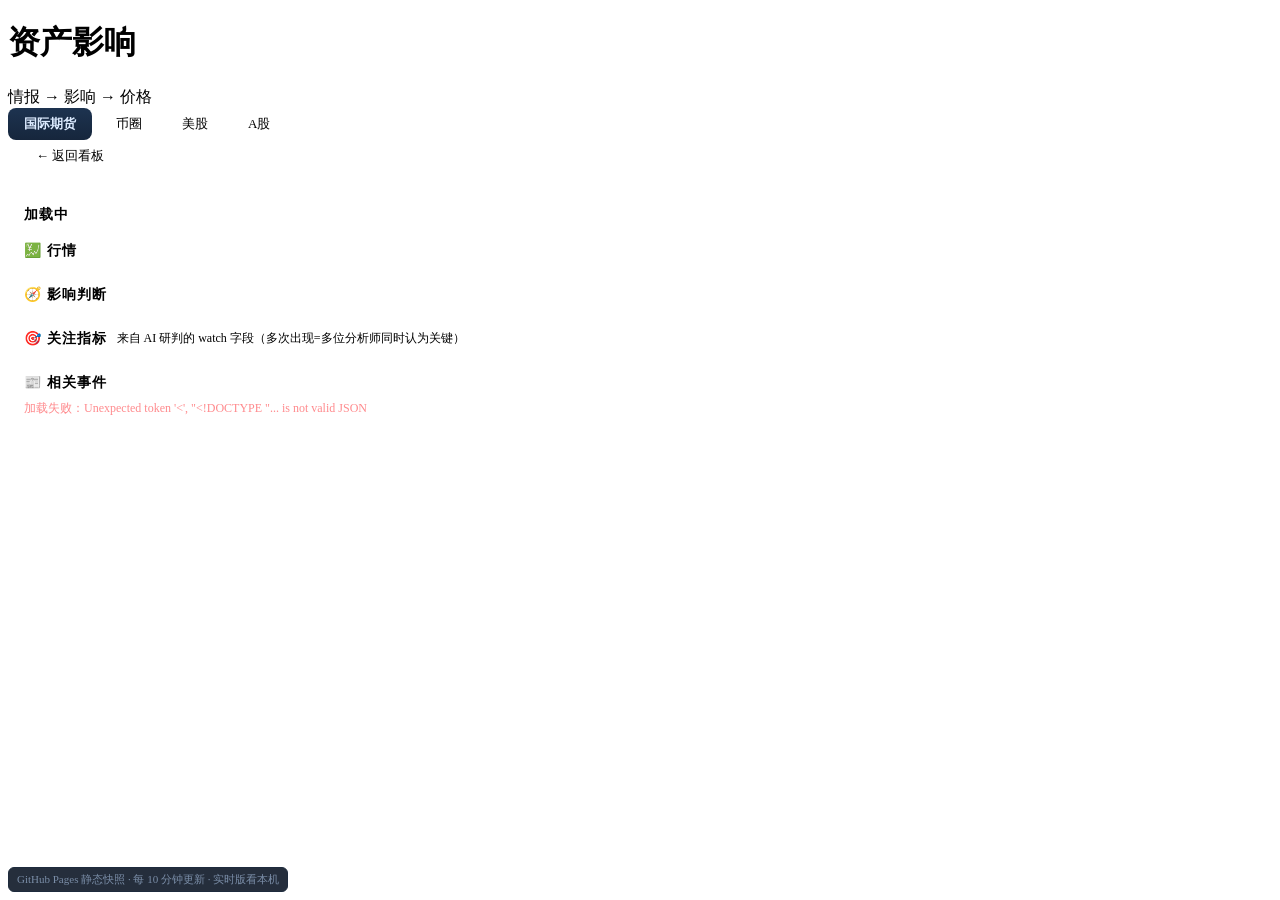
==== assets.html @ 05a791e0 "chore: 看板快照 2026-10-23 00:20:28" ====
<!DOCTYPE html>
<html lang="zh-CN">
<head>
<meta charset="utf-8">
<meta name="viewport" content="width=device-width, initial-scale=1">
<title>资产影响 · 全球态势感知</title>
<link rel="stylesheet" href="style.css">
<style>
  /* 资产页专用样式（复用主看板的配色变量） */
  body{overflow:auto}
  .wrap{max-width:1280px;margin:0 auto;padding:16px}
  .tabs{display:flex;gap:8px;flex-wrap:wrap}
  .tab{padding:7px 16px;border:1px solid var(--line);border-radius:8px;background:var(--panel);
        color:var(--txt2);text-decoration:none;font-size:13px;transition:.15s}
  .tab:hover{border-color:var(--line2);color:var(--txt)}
  .tab.on{background:linear-gradient(180deg,#1d3350,#16263c);border-color:#3b82f6;color:#dbeafe;font-weight:600}
  .sect{margin:18px 0 8px;display:flex;align-items:center;gap:10px}
  .sect h2{font-size:14px;margin:0;letter-spacing:1px;color:var(--txt)}
  .sect .note{color:var(--txt3);font-size:12px}
  .grid{display:grid;grid-template-columns:repeat(auto-fill,minmax(150px,1fr));gap:10px}
  .q{background:var(--panel);border:1px solid var(--line);border-radius:10px;padding:10px 12px}
  .q .n{color:var(--txt2);font-size:12px;display:flex;justify-content:space-between;gap:6px}
  .q .p{font-size:19px;font-weight:700;margin-top:4px;font-variant-numeric:tabular-nums}
  .q .c{font-size:12px;margin-top:2px;font-variant-numeric:tabular-nums}
  .q .u{color:var(--txt3);font-size:11px}
  .up{color:#e5484d}     /* 中国市场惯例：红涨 */
  .down{color:#2e9e6b}   /* 绿跌 */
  .flat{color:var(--txt2)}
  .chips{display:flex;gap:8px;flex-wrap:wrap}
  .chip{padding:4px 10px;border-radius:999px;border:1px solid var(--line);background:var(--panel2);
        font-size:12px;color:var(--txt2)}
  .chip b{color:var(--txt)}
  .ev{background:var(--panel);border:1px solid var(--line);border-radius:10px;padding:10px 12px;margin-bottom:8px}
  .ev .h{display:flex;align-items:center;gap:8px;flex-wrap:wrap}
  .ev .t{font-size:13.5px;color:var(--txt);font-weight:600;text-decoration:none}
  .ev .t:hover{color:#7dd3fc}
  .ev .meta{color:var(--txt3);font-size:11.5px;margin-top:4px}
  .ev .ai{color:#9fb4d0;font-size:12.5px;margin-top:6px;line-height:1.6}
  .ev .act{color:#7dd3fc;font-size:12px;margin-top:4px}
  .lv{padding:1px 7px;border-radius:4px;font-size:11px;font-weight:700}
  .lv-critical{background:rgba(229,72,77,.18);color:#ff8a8d;border:1px solid rgba(229,72,77,.4)}
  .lv-high{background:rgba(232,163,61,.16);color:#f0bb72;border:1px solid rgba(232,163,61,.35)}
  .lv-medium{background:rgba(46,158,107,.16);color:#6fd3a5;border:1px solid rgba(46,158,107,.35)}
  .lv-low{background:rgba(74,107,138,.16);color:#8fa3bf;border:1px solid rgba(74,107,138,.35)}
  .sc{color:var(--txt3);font-size:11px}
  .hint{color:var(--txt3);font-size:12px;padding:10px 0}
  .err{color:#ff8a8d;font-size:12px}
</style>
<script src="snapshot-data.js"></script>
</head>
<body>
<header class="topbar">
  <div class="brand">
    <span class="dot-live"></span>
    <h1>资产影响</h1>
    <span class="sub">情报 → 影响 → 价格</span>
  </div>
  <div class="tabs" id="tabs"></div>
  <div style="margin-left:auto;display:flex;gap:12px;align-items:center">
    <span class="sub" id="stamp"></span>
    <a class="tab" href="/">← 返回看板</a>
  </div>
</header>

<div class="wrap">
  <div class="sect"><h2 id="viewName">加载中</h2><span class="note" id="viewDesc"></span></div>

  <div class="sect"><h2>💹 行情</h2><span class="note" id="quoteNote"></span></div>
  <div class="grid" id="quotes"></div>

  <div class="sect"><h2>🧭 影响判断</h2><span class="note" id="dirNote"></span></div>
  <div class="chips" id="dirs"></div>
  <div class="sect"><h2>🎯 关注指标</h2><span class="note">来自 AI 研判的 watch 字段（多次出现=多位分析师同时认为关键）</span></div>
  <div class="chips" id="watch"></div>

  <div class="sect"><h2>📰 相关事件</h2><span class="note" id="evNote"></span></div>
  <div id="events"></div>
  <div class="hint" id="hint"></div>
</div>

<script>
(function () {
  var CLS = [
    ['futures', '国际期货'], ['crypto', '币圈'], ['us', '美股'], ['cny', 'A股']
  ];
  var cur = 'futures';
  var LV = { critical: '紧急', high: '高', medium: '中', low: '常规' };

  function esc(s) {
    return String(s == null ? '' : s).replace(/[&<>"']/g, function (c) {
      return { '&': '&amp;', '<': '&lt;', '>': '&gt;', '"': '&quot;', "'": '&#39;' }[c];
    });
  }
  function pct(v) {
    if (v == null || isNaN(v)) return '';
    var s = (v > 0 ? '+' : '') + Number(v).toFixed(2) + '%';
    return s;
  }
  function cls(v) {
    if (v == null || isNaN(v) || Math.abs(v) < 0.005) return 'flat';
    return v > 0 ? 'up' : 'down';
  }
  function fmtPrice(v) {
    if (v == null || isNaN(v)) return '-';
    if (v >= 10000) return Number(v).toFixed(0);
    if (v >= 100) return Number(v).toFixed(2);
    return Number(v).toFixed(3);
  }

  function renderTabs() {
    document.getElementById('tabs').innerHTML = CLS.map(function (c) {
      return '<a class="tab' + (c[0] === cur ? ' on' : '') + '" href="?class=' + c[0] + '">' + c[1] + '</a>';
    }).join('');
  }

  function renderQuotes(list, ts) {
    var host = document.getElementById('quotes');
    if (!list || !list.length) {
      host.innerHTML = '<div class="hint">行情暂不可用（数据源无响应）</div>';
      return;
    }
    document.getElementById('quoteNote').textContent = '来源：新浪财经 / binance.vision ｜ 快照 ' + (ts || '');
    host.innerHTML = list.map(function (q) {
      var c = cls(q.chg_pct);
      return '<div class="q"><div class="n"><span>' + esc(q.name) + '</span></div>' +
        '<div class="p ' + c + '">' + fmtPrice(q.price) + '</div>' +
        '<div class="c ' + c + '">' + pct(q.chg_pct) + ' <span class="u">' + esc(q.unit || '') + '</span></div></div>';
    }).join('');
  }

  function renderDirs(dirs, label, total) {
    var host = document.getElementById('dirs');
    var keys = Object.keys(dirs || {});
    document.getElementById('dirNote').textContent = label + ' ｜ 共 ' + (total || 0) + ' 条相关信息';
    if (!keys.length) { host.innerHTML = '<div class="hint">暂无 AI 走向判断（相关条目均未进入研判）</div>'; return; }
    host.innerHTML = keys.map(function (k) {
      return '<span class="chip">' + esc(k) + ' <b>' + dirs[k] + '</b></span>';
    }).join('');
  }

  function renderWatch(list) {
    var host = document.getElementById('watch');
    if (!list || !list.length) { host.innerHTML = '<div class="hint">暂无</div>'; return; }
    host.innerHTML = list.map(function (w) {
      return '<span class="chip">' + esc(w.name) + (w.count > 1 ? ' <b>×' + w.count + '</b>' : '') + '</span>';
    }).join('');
  }

  function renderEvents(events, total) {
    var host = document.getElementById('events');
    document.getElementById('evNote').textContent = '共 ' + (total || 0) + ' 条，显示相关性最高的 ' + (events || []).length + ' 条';
    if (!events || !events.length) {
      host.innerHTML = '<div class="hint">过去 24 小时没有与本品类相关的情报。</div>';
      return;
    }
    host.innerHTML = events.map(function (e) {
      var lv = e.llm_level || e.level || 'low';
      var title = e.title_zh || e.title || '';
      var link = e.url && /^https?:/.test(e.url);
      var t = link ? '<a class="t" href="' + esc(e.url) + '" target="_blank" rel="noopener">' + esc(title) + '</a>'
                   : '<span class="t">' + esc(title) + '</span>';
      var ai = e.llm_note ? '<div class="ai">AI：' + esc(e.llm_note) + '</div>'
        : (e.llm_analysis ? '<div class="ai">' + esc(String(e.llm_analysis).slice(0, 160)) + '…</div>' : '');
      var act = e.llm_action ? '<div class="act">建议：' + esc(String(e.llm_action).slice(0, 90)) + '</div>' : '';
      return '<div class="ev"><div class="h"><span class="lv lv-' + esc(lv) + '">' + (LV[lv] || lv) + '</span>' +
        '<span class="sc">' + (e.score || 0) + ' 分</span>' + t + '</div>' +
        '<div class="meta">' + esc(e.source_name || '') + ' ｜ ' + esc(e.geo_name || '—') +
        ' ｜ ' + esc((e.fetched_at || '').slice(5, 16)) + '</div>' + ai + act + '</div>';
    }).join('');
  }

  function load() {
    var q = new URLSearchParams(location.search);
    cur = q.get('class') || 'futures';
    renderTabs();
    fetch('/api/assets?class=' + encodeURIComponent(cur) + '&hours=24&limit=40')
      .then(function (r) { return r.json(); })
      .then(function (d) {
        if (!d.ok) throw new Error(d.error || 'api error');
        var v = d.view;
        document.getElementById('viewName').textContent = v.name;
        document.getElementById('viewDesc').textContent = v.desc;
        document.title = v.name + '影响 · 全球态势感知';
        renderQuotes(v.quotes, v.quotes_ts);
        renderDirs(v.directions, v.label, v.total);
        renderWatch(v.watch);
        renderEvents(v.events, v.total);
        document.getElementById('stamp').textContent = '更新 ' + new Date().toLocaleTimeString('zh-CN', { hour12: false });
        var hint = document.getElementById('hint');
        if (cur === 'crypto') {
          hint.textContent = '说明：本机数据源对币圈覆盖有限（24 小时相关条目通常个位数），行情部分为实时、事件部分偏少。如需补强，建议接入加密垂直 RSS。';
        } else { hint.textContent = ''; }
        if ((v.quote_errors || []).length) {
          hint.className = 'err';
          hint.textContent = '部分行情源异常：' + v.quote_errors.join('；');
        }
      })
      .catch(function (e) {
        document.getElementById('events').innerHTML = '<div class="err">加载失败：' + esc(e.message) + '</div>';
      });
  }

  load();
  setInterval(load, 60000);
})();
</script>
<div style="position:fixed;left:8px;bottom:8px;z-index:9;background:rgba(19,29,44,.92);border:1px solid #1e2b3d;border-radius:6px;padding:4px 8px;font-size:11px;color:#7b8ea8">GitHub Pages 静态快照 · 每 10 分钟更新 · 实时版看本机</div></body>
</html>
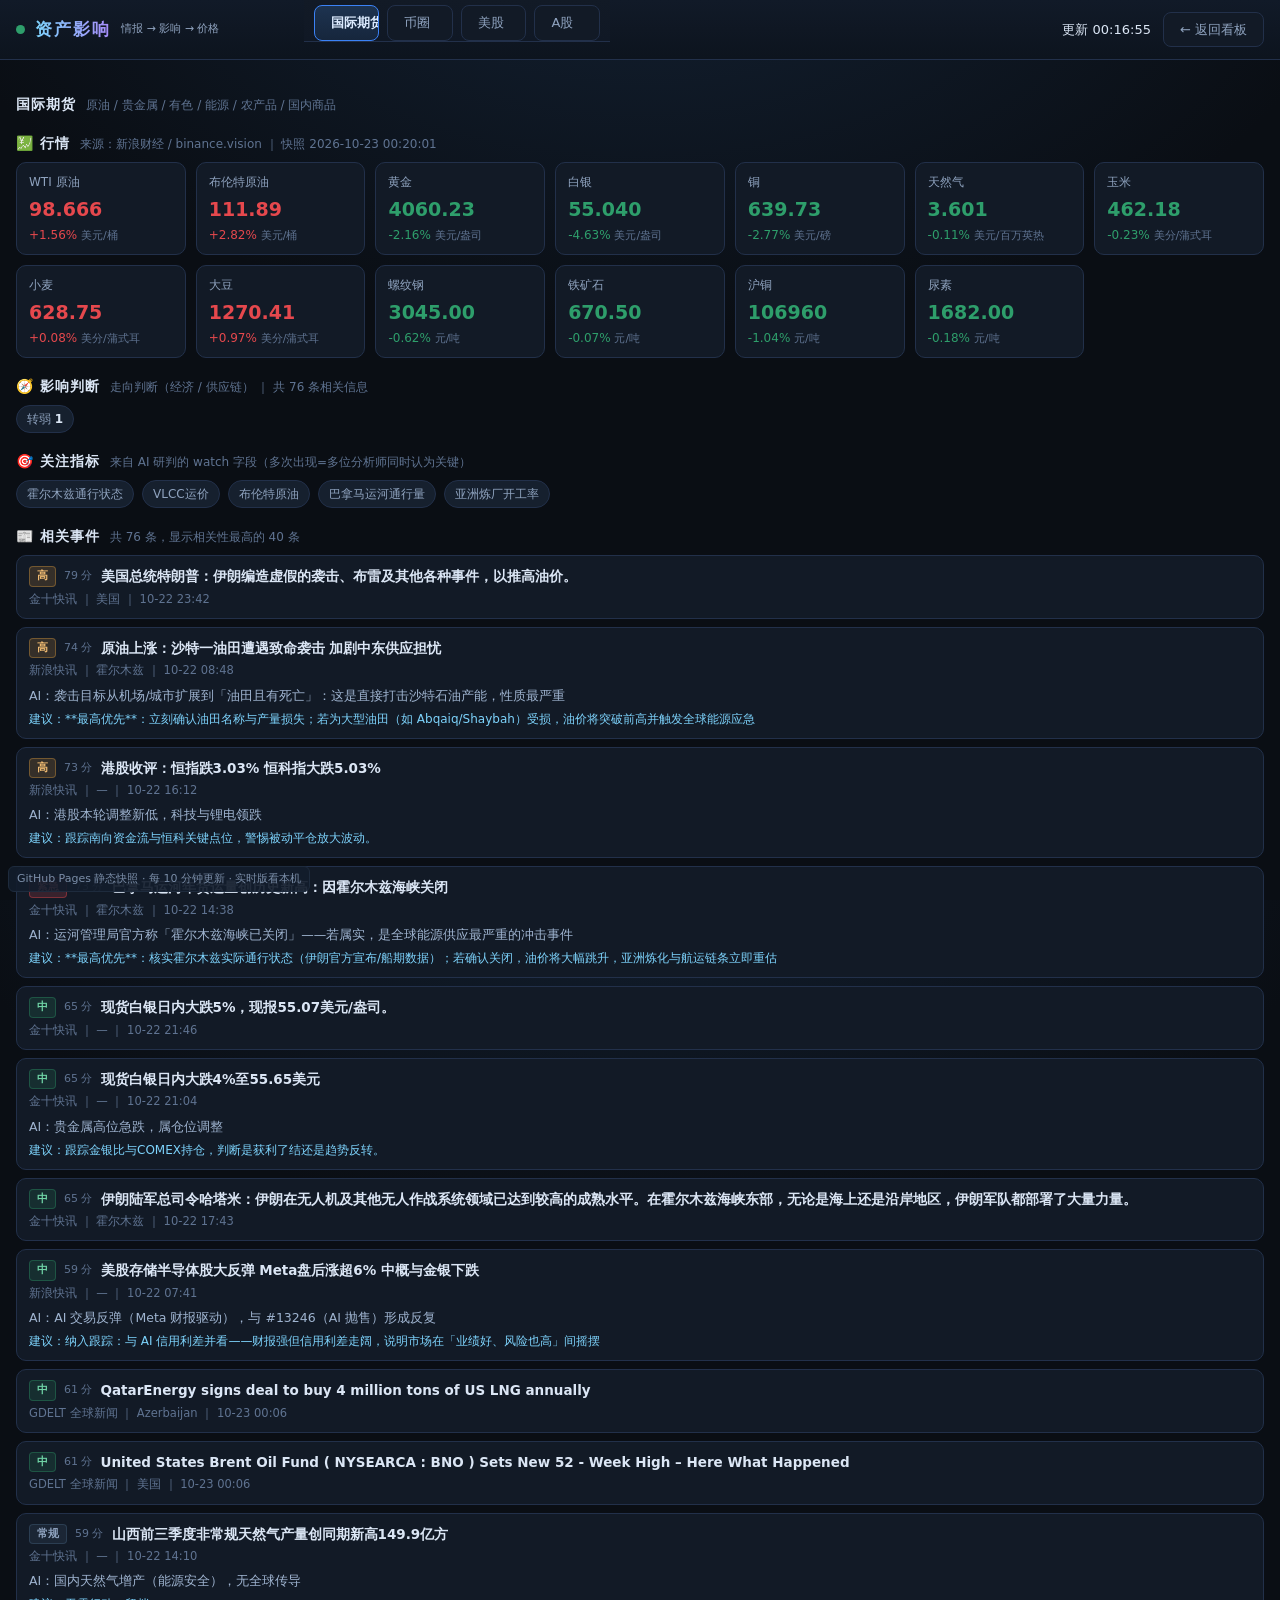
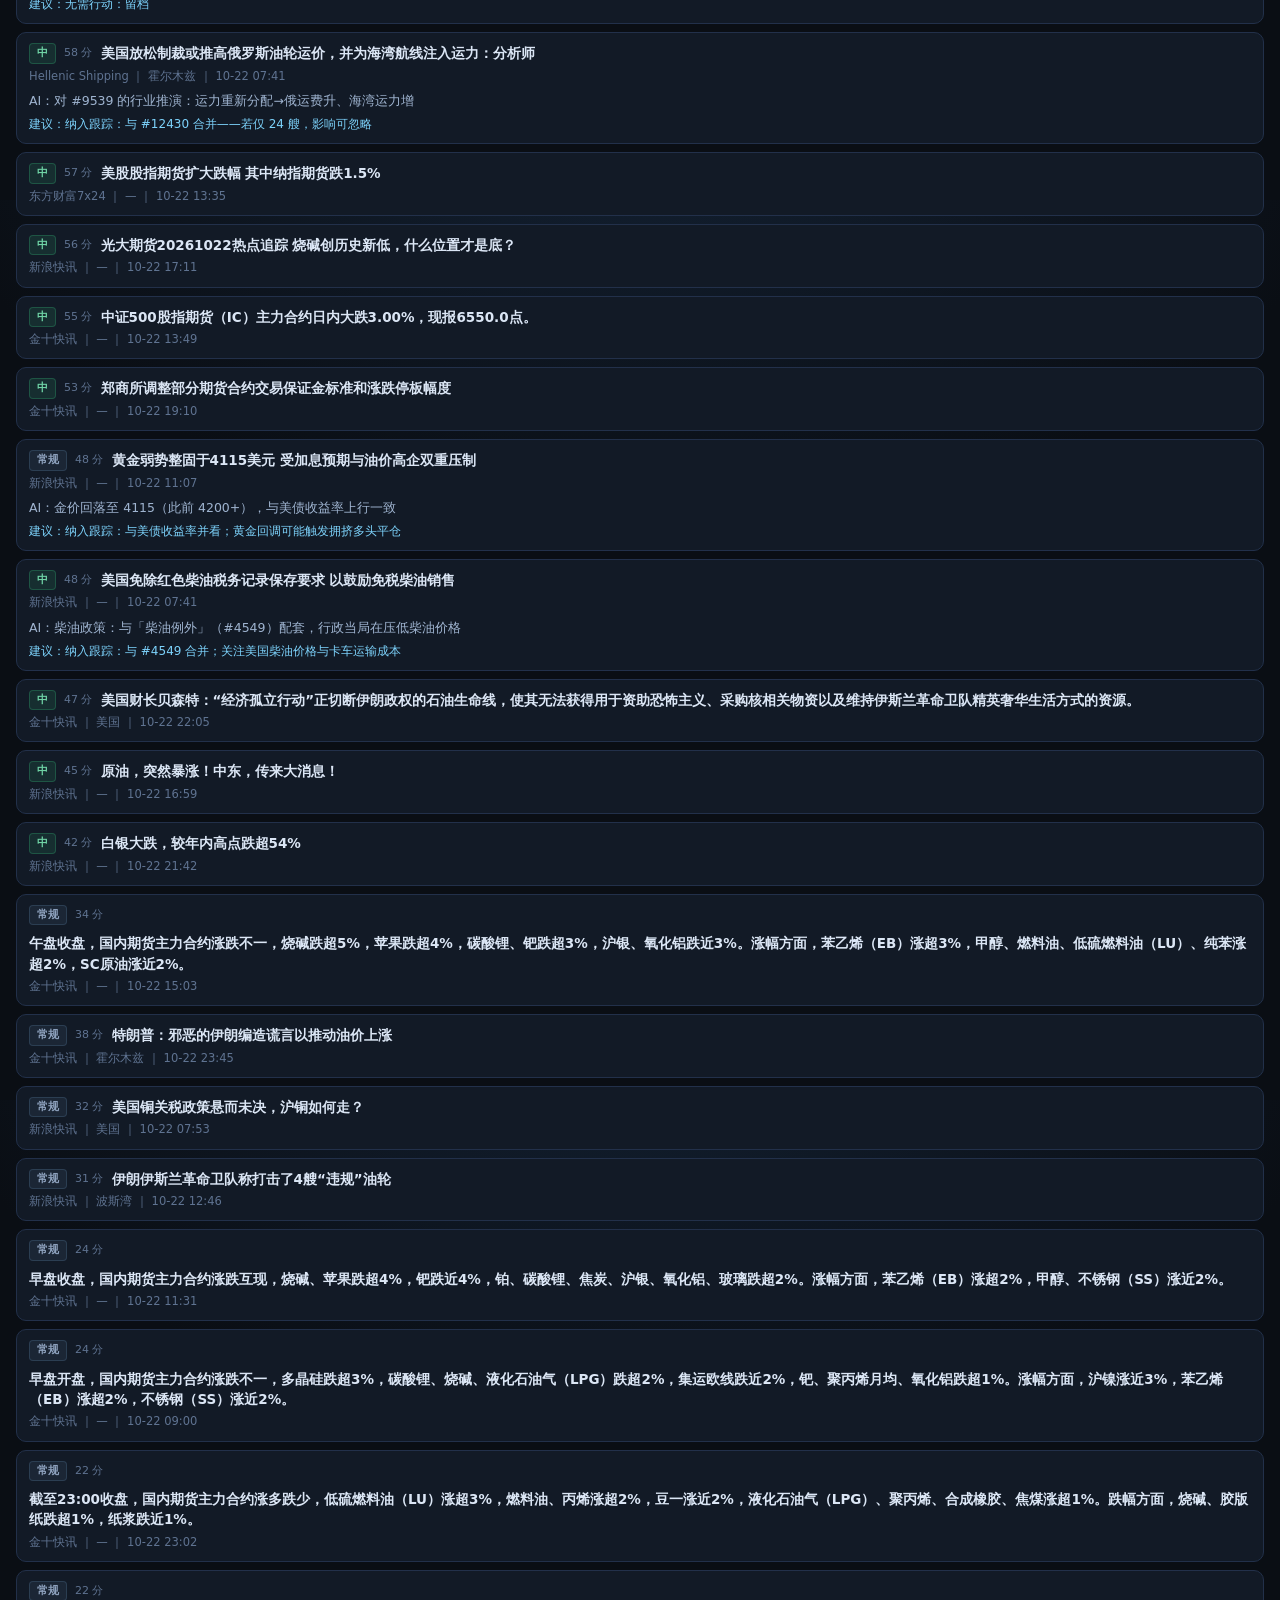
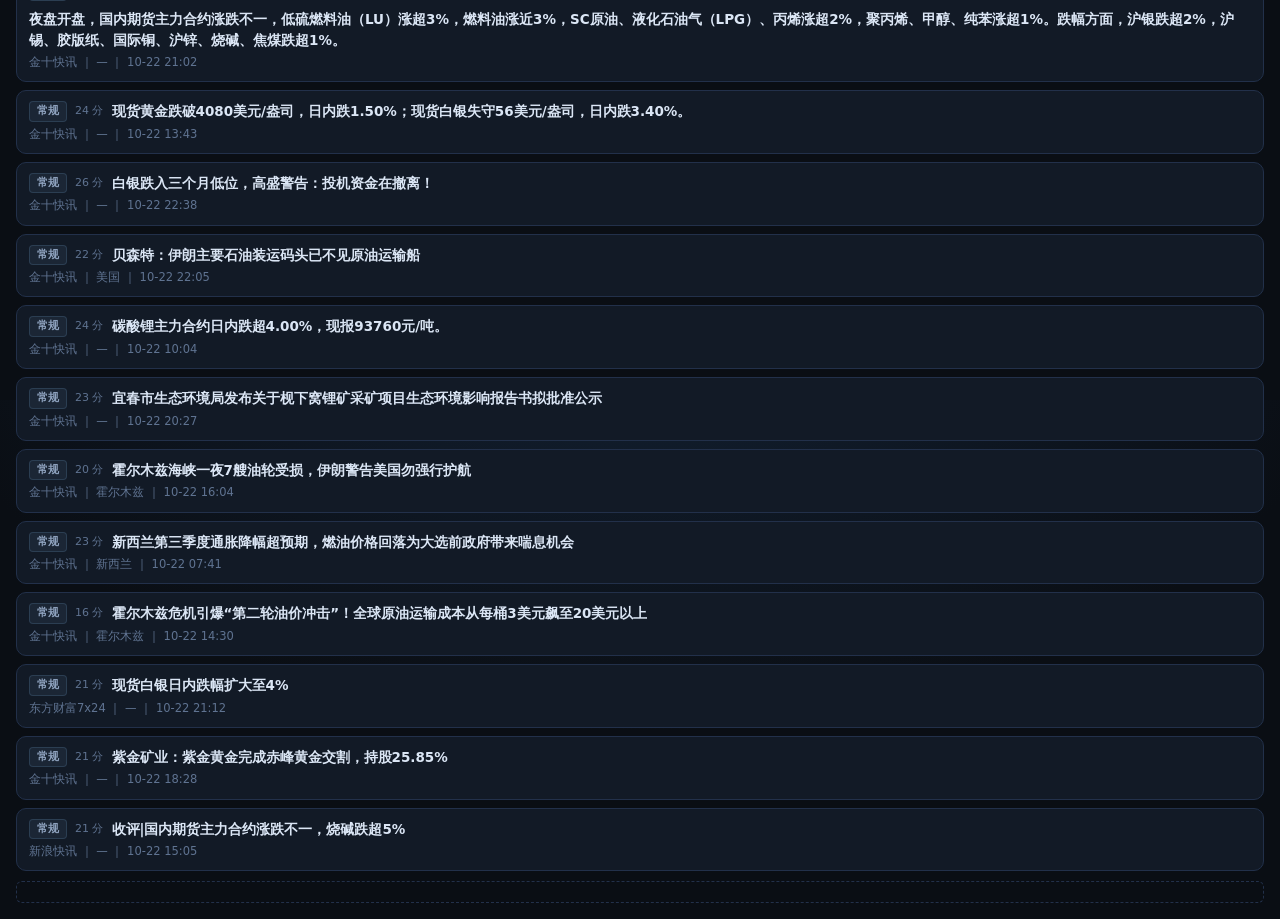
==== commit 420214bf: "chore: 看板快照 2026-10-23 00:23:24" ====
--- a/assets.html
+++ b/assets.html
@@ -46,6 +46,7 @@
   .hint{color:var(--txt3);font-size:12px;padding:10px 0}
   .err{color:#ff8a8d;font-size:12px}
 </style>
+<link rel=stylesheet href=theme-v2.css>
 <script src="snapshot-data.js"></script>
 </head>
 <body>
--- a/style.css
+++ b/style.css
@@ -0,0 +1,477 @@
+:root{
+  --bg:#0a0e14; --bg2:#0f1520; --panel:#121a26; --panel2:#16202e;
+  --line:#22304a; --line2:#2c3e5c;
+  --txt:#dbe6f5; --txt2:#8fa3bf; --txt3:#5f7391;
+  --low:#4a6b8a; --medium:#2e9e6b; --high:#e8a33d; --critical:#e5484d;
+  --accent:#3b82f6; --accent2:#22d3ee;
+}
+*{box-sizing:border-box}
+html,body{margin:0;padding:0;height:100%}
+body{
+  background:radial-gradient(1200px 700px at 50% -10%,#132133 0%,var(--bg) 60%);
+  color:var(--txt);font:13px/1.5 "Microsoft YaHei","Segoe UI",system-ui,sans-serif;
+  overflow:hidden;
+}
+button{font-family:inherit;cursor:pointer}
+.hidden{display:none !important}
+
+/* ---------- 顶部 ---------- */
+.topbar{
+  display:flex;align-items:center;gap:18px;padding:10px 16px;
+  background:linear-gradient(180deg,#111a28,#0d141e);
+  border-bottom:1px solid var(--line);height:60px;
+}
+.brand{display:flex;align-items:center;gap:10px;min-width:280px}
+.brand h1{font-size:17px;margin:0;letter-spacing:2px;
+  background:linear-gradient(90deg,#7dd3fc,#a78bfa);-webkit-background-clip:text;
+  background-clip:text;color:transparent;font-weight:700}
+.brand .sub{color:var(--txt2);font-size:11px}
+.dot-live{width:9px;height:9px;border-radius:50%;background:#2e9e6b;
+  box-shadow:0 0 0 0 rgba(46,158,107,.7);animation:pulse 2s infinite}
+.dot-live.off{background:#e5484d;animation:none}
+@keyframes pulse{0%{box-shadow:0 0 0 0 rgba(46,158,107,.6)}70%{box-shadow:0 0 0 9px rgba(46,158,107,0)}100%{box-shadow:0 0 0 0 rgba(46,158,107,0)}}
+
+.stats{display:flex;gap:8px;flex:1;justify-content:center}
+.stat{background:var(--panel);border:1px solid var(--line);border-radius:8px;
+  padding:4px 12px;text-align:center;min-width:84px}
+.stat b{display:block;font-size:16px;color:var(--accent2);line-height:1.2}
+.stat span{font-size:10px;color:var(--txt2)}
+.stat.warn b{color:var(--high)} .stat.danger b{color:var(--critical)}
+
+.tools{display:flex;align-items:center;gap:8px}
+.btn{background:var(--panel2);color:var(--txt);border:1px solid var(--line2);
+  border-radius:6px;padding:5px 10px;font-size:12px}
+.btn:hover{border-color:var(--accent);color:#fff}
+.btn.on{border-color:#2e9e6b;color:#7ee2b8}
+.conn{font-size:11px;color:var(--txt2);min-width:64px;text-align:right}
+.conn.ok{color:#7ee2b8} .conn.bad{color:var(--critical)}
+
+/* ---------- 布局 ---------- */
+.layout{display:grid;grid-template-columns:230px 1fr 320px;gap:10px;
+  padding:10px;height:calc(100% - 60px)}
+.panel{background:linear-gradient(180deg,var(--panel),#0e1621);
+  border:1px solid var(--line);border-radius:10px;overflow:hidden;
+  display:flex;flex-direction:column;min-height:0}
+.left,.right{padding:10px;overflow-y:auto}
+.center{display:flex;flex-direction:column}
+.p-title{font-size:11px;letter-spacing:1px;color:var(--txt2);margin:12px 0 6px;
+  text-transform:uppercase;border-left:2px solid var(--accent);padding-left:7px}
+.p-title:first-child{margin-top:0}
+.p-title small{color:var(--txt3);text-transform:none;letter-spacing:0}
+.danger-title{border-left-color:var(--critical);color:#ffb4b6}
+
+/* ---------- 过滤器 ---------- */
+.chips{display:flex;flex-wrap:wrap;gap:5px}
+.chip{background:var(--panel2);border:1px solid var(--line);color:var(--txt2);
+  border-radius:14px;padding:3px 10px;font-size:12px}
+.chip:hover{border-color:var(--line2);color:var(--txt)}
+.chip.active{background:#1c3350;border-color:var(--accent);color:#cfe6ff}
+.search{width:100%;background:#0c131c;border:1px solid var(--line);border-radius:6px;
+  color:var(--txt);padding:6px 8px;font-size:12px;outline:none}
+.search:focus{border-color:var(--accent)}
+
+.src-list{display:flex;flex-direction:column;gap:4px}
+.src-row{display:flex;align-items:center;gap:6px;font-size:11.5px;color:var(--txt2)}
+.src-row .nm{flex:1;overflow:hidden;text-overflow:ellipsis;white-space:nowrap}
+.src-row .ct{color:var(--accent2)}
+.src-row .st{width:7px;height:7px;border-radius:50%;background:#2e9e6b;flex:none}
+.src-row .st.bad{background:var(--critical)}
+
+/* ---------- 布局密度切换（把纵向空间让给信息流） ---------- */
+.layout-tg{display:inline-flex;gap:2px;margin-right:6px}
+.lt{background:#131c2b;border:1px solid var(--line);color:var(--txt3);
+  font-size:10.5px;padding:3px 9px;border-radius:4px;cursor:pointer}
+.lt:hover{color:var(--txt);border-color:#33507a}
+.lt.active{background:#0e2f3a;border-color:#16505e;color:#5eead4;font-weight:700}
+
+body.layout-compact2 #map{height:170px}
+body.layout-compact2 .viz-svg{height:64px}
+body.layout-feedonly .map-wrap{display:none}
+body.layout-feedonly .viz{display:none}
+
+/* ---------- 地图 ---------- */
+.map-wrap{position:relative;border-bottom:1px solid var(--line);
+  background:radial-gradient(700px 400px at 50% 40%,#0e1a2a,#0a1018);flex:none}
+.map-head{display:flex;align-items:center;gap:14px;padding:7px 12px;font-size:12px;
+  color:var(--txt2);border-bottom:1px solid var(--line)}
+.legend{display:flex;align-items:center;gap:5px;margin-left:auto}
+.lg{width:8px;height:8px;border-radius:50%;display:inline-block;margin-left:8px}
+.lg.critical{background:var(--critical)} .lg.high{background:var(--high)}
+.lg.medium{background:var(--medium)} .lg.low{background:var(--low)}
+.map-hint{color:var(--txt3);font-size:11px}
+#map{display:block;width:100%;height:300px}
+#map path{fill:#16222f;stroke:#24384f;stroke-width:.4;transition:fill .2s}
+#map path:hover{fill:#1e3348}
+#map path.hit{fill:#2a3f57;stroke:var(--accent2)}
+.mk{cursor:pointer}
+.mk circle.core{stroke:#0a0e14;stroke-width:.8}
+.mk text{font-size:8px;fill:#fff;font-weight:700;text-anchor:middle;pointer-events:none}
+.map-tip{position:absolute;background:#0b121b;border:1px solid var(--line2);
+  border-radius:6px;padding:6px 9px;font-size:11px;color:var(--txt);
+  pointer-events:none;max-width:280px;z-index:20;box-shadow:0 6px 20px #000a}
+
+/* ---------- 可视化看板 ---------- */
+.viz{display:flex;gap:8px;padding:8px 10px;border-bottom:1px solid var(--line);
+  background:#0b131c;flex:none}
+.viz-card{flex:1 1 0;min-width:0;background:#0e1620;border:1px solid var(--line);
+  border-radius:7px;padding:5px 8px 3px}
+.viz-card.wide{flex:1.9 1 0}
+.viz-title{font-size:10.5px;color:var(--txt2);letter-spacing:.5px;margin-bottom:1px;
+  display:flex;align-items:baseline;gap:6px;white-space:nowrap;overflow:hidden}
+.viz-note{color:var(--accent2);font-size:10px}
+.viz-svg{display:block;width:100%;height:88px}
+
+/* ---------- 信息流 ---------- */
+.feed-head{display:flex;align-items:center;gap:10px;padding:7px 12px;
+  border-bottom:1px solid var(--line);font-size:12px;color:var(--txt2)}
+.feed-count{color:var(--accent2)}
+/* 筛选状态条：让"结果为什么是空的"一眼可见 */
+.filter-bar{display:flex;align-items:center;gap:6px;flex-wrap:wrap;padding:6px 10px;
+  border-bottom:1px solid var(--line);background:#0d1520;font-size:11px;color:var(--txt2)}
+.fb-label{color:var(--txt3);letter-spacing:1px;flex:none}
+.fb-chip{background:#16202e;border:1px solid var(--line2);border-radius:10px;padding:1px 8px;color:#9fd6ff}
+.fb-clear{margin-left:auto;background:none;border:1px solid var(--line2);color:var(--accent2);
+  border-radius:4px;font-size:10.5px;padding:2px 8px;cursor:pointer;flex:none}
+.fb-clear:hover{border-color:var(--accent2)}
+.feed-stamp{color:var(--txt3);font-size:10.5px;white-space:nowrap}
+/* 置顶的重要事件压成紧凑条目，避免把"实时流"挤到屏幕外 */
+.pin-list .item{padding:6px 10px;margin-bottom:5px}
+.pin-list .it-sum,.pin-list .it-orig,.pin-list .hover-tip,.pin-list .it-detail{display:none}
+.pin-list .it-title{font-size:12.5px}
+.af-list{margin-top:4px;color:var(--txt2)}
+.af-clear{margin-top:6px}
+.auto{margin-left:auto;font-size:11px;color:var(--txt3);display:flex;gap:5px;align-items:center}
+.feed{flex:1;overflow-y:auto;padding:8px}
+
+.item{border:1px solid var(--line);border-left-width:3px;border-radius:7px;
+  padding:8px 10px;margin-bottom:7px;background:#0e1620;animation:fade .35s}
+@keyframes fade{from{opacity:0;transform:translateY(-4px)}to{opacity:1;transform:none}}
+.item.low{border-left-color:var(--low)}
+.item.medium{border-left-color:var(--medium)}
+.item.high{border-left-color:var(--high);background:#161509}
+.item.critical{border-left-color:var(--critical);background:#1c0f11}
+.item.flash{animation:flash 1.2s 2}
+@keyframes flash{0%,100%{background:#1c0f11}50%{background:#3a1418}}
+.it-top{display:flex;align-items:center;gap:7px;font-size:11px;color:var(--txt3);
+  margin-bottom:4px;flex-wrap:wrap}
+.tag{border-radius:4px;padding:0 6px;font-size:10.5px;line-height:16px}
+.tag.cat-economy{background:#123a2c;color:#6ee7b7}
+.tag.cat-military{background:#3a1a12;color:#fca5a5}
+.tag.cat-policy{background:#122a45;color:#93c5fd}
+.tag.cat-other{background:#22272e;color:#9aa7b8}
+.tag.lv-critical{background:var(--critical);color:#fff;font-weight:700}
+.tag.lv-high{background:#7a4a10;color:#ffd08a}
+.tag.lv-medium{background:#14452f;color:#8ce6b6}
+.tag.geo{background:#1b2a3d;color:#9fd6ff}
+.score{margin-left:auto;color:var(--txt3)}
+.it-title{font-size:13.5px;color:#eaf2ff;line-height:1.45;margin-bottom:3px}
+.it-title a{color:inherit;text-decoration:none}
+.it-title a:hover{color:var(--accent2);text-decoration:underline}
+.it-sum{font-size:12px;color:var(--txt2);line-height:1.5;
+  display:-webkit-box;-webkit-line-clamp:2;-webkit-box-orient:vertical;overflow:hidden}
+.it-why{font-size:10.5px;color:var(--txt3);margin-top:4px;border-top:1px dashed #1d2a3b;padding-top:4px}
+.it-why b{color:#7ea6d8;font-weight:400}
+
+/* ---- 专业研判区块 ---- */
+.it-ai{margin-top:6px;border:1px solid #2b2440;border-left:3px solid #a78bfa;
+  border-radius:6px;background:linear-gradient(180deg,#161327,#12101f);padding:7px 9px}
+.ai-head{display:flex;align-items:center;gap:8px;font-size:10.5px;margin-bottom:4px;flex-wrap:wrap}
+.ai-tag{color:#c4b5fd;font-weight:700;letter-spacing:.5px}
+.ai-conf{background:#2a1c40;color:#c4b5fd;border-radius:4px;padding:0 6px}
+.ai-conf.hi{background:#123a2c;color:#6ee7b7}
+.ai-conf.mid{background:#2a2a12;color:#e8d38a}
+.ai-conf.lo{background:#3a1214;color:#fca5a5}
+.ai-hz{color:#8fa3bf}
+.ai-body{font-size:12px;color:#d8d2ee;line-height:1.62;white-space:pre-wrap}
+.ai-act{margin-top:5px;padding-top:5px;border-top:1px dashed #33294d;
+  font-size:11.5px;color:#a5f3c4;line-height:1.55}
+.ai-act b{color:#6ee7b7;font-weight:700}
+
+/* 只看有研判的过滤 */.onlyai{display:flex;align-items:center;gap:4px;font-size:11px;color:var(--txt3)}
+.dup{color:var(--medium);font-size:10.5px}
+.llm{border-radius:4px;padding:0 6px;font-size:10.5px;background:#2a1c40;color:#c4b5fd}
+
+/* ---- 走向判断条 ---- */
+.outlook{display:flex;align-items:center;gap:8px;padding:6px 12px;flex:none;
+  border-bottom:1px solid var(--line);background:#0d1520;font-size:11.5px;overflow:hidden}
+.ol-h{color:#8fa3bf;font-size:10.5px;letter-spacing:1px;flex:none}
+.ol-chip{border-radius:4px;padding:1px 7px;font-weight:700;white-space:nowrap;flex:none}
+.ol-chip.up{background:#123a2c;color:#6ee7b7}
+.ol-chip.down{background:#3a1214;color:#fca5a5}
+.ol-chip.flat{background:#2a2a12;color:#e8d38a}
+.ol-chip.split{background:#2a1c40;color:#c4b5fd}
+.ol-chip.neg{background:#2a1216;color:#fca5a5}
+.ol-chip.pos{background:#123a2c;color:#6ee7b7}
+.ol-chip.neu{background:#1b2a3d;color:#9fd6ff}
+.ol-note{color:var(--txt3);font-size:11px;overflow:hidden;text-overflow:ellipsis;white-space:nowrap}
+
+/* 条目内的走向判断 */
+.it-ol{margin-top:6px;border:1px solid #1e3348;border-left:3px solid #22d3ee;
+  border-radius:6px;background:#0c1a24;padding:6px 9px}
+.ol-row{font-size:11.5px;color:#cfe3f5;line-height:1.55;margin-bottom:3px}
+.ol-tag{display:inline-block;border-radius:3px;padding:0 5px;margin-right:6px;
+  font-size:10.5px;font-weight:700;background:#16364a;color:#7dd3fc}
+.ol-tag.econ.up{background:#123a2c;color:#6ee7b7}
+.ol-tag.econ.down{background:#3a1214;color:#fca5a5}
+.ol-tag.econ.flat{background:#2a2a12;color:#e8d38a}
+.ol-tag.econ.split{background:#2a1c40;color:#c4b5fd}
+.ol-tag.sc.bad{background:#3a1214;color:#fca5a5}
+.ol-tag.sc.warn{background:#3a2a08;color:#f5c451}
+.ol-tag.sc.good{background:#123a2c;color:#6ee7b7}
+.ol-tag.sc.ok{background:#1b2a3d;color:#9fd6ff}
+.ol-watch{font-size:10.5px;color:#8fa3bf;margin-top:2px}
+
+/* ---- 来源身份标识与来源筛选 ---- */
+.tag.glob{background:#0e2f3a;color:#5eead4;border:1px solid #16505e}
+.tag.auth{background:#1a2440;color:#93c5fd;border:1px solid #2c3e6b}
+.origin-filter{display:flex;gap:3px;margin-left:4px}
+.of{background:#131c2b;border:1px solid var(--line);color:var(--txt3);
+  font-size:10.5px;padding:2px 8px;border-radius:4px;cursor:pointer}
+.of:hover{color:var(--txt);border-color:#33507a}
+.of.active{background:#0e2f3a;border-color:#16505e;color:#5eead4;font-weight:700}
+
+/* ---- 紧凑模式：详情默认收起，悬停看浮层 ---- */
+body.compact .it-detail{display:none}
+/* 紧凑模式下摘要压成单行，完整内容去浮层看——同样高度能多看 2-3 条 */
+body.compact .it-sum{white-space:nowrap;overflow:hidden;text-overflow:ellipsis}
+body.compact .it-orig{display:none}
+body:not(.compact) .hover-tip{display:none}
+.hover-tip{font-size:10.5px;color:#4d6180;margin-top:4px}
+.hover-tip::before{content:'🖱 '}
+
+.detail-pop{position:fixed;z-index:200;width:540px;max-height:74vh;overflow-y:auto;
+  background:linear-gradient(180deg,#141c2b,#0d1420);border:1px solid #2c3e5c;
+  border-radius:10px;padding:10px 12px;box-shadow:0 18px 52px #000d,0 0 0 1px #0006}
+.detail-pop.pinned{border-color:var(--accent2);box-shadow:0 18px 52px #000d,0 0 0 1px #22d3ee55}
+.dp-head{display:flex;align-items:center;gap:7px;margin-bottom:5px;flex-wrap:wrap}
+.dp-title{font-size:13px;color:#eaf2ff;font-weight:700;line-height:1.45;margin-bottom:4px}
+.dp-meta{font-size:10.5px;color:var(--txt3);margin-bottom:6px}
+.dp-sum{font-size:12px;color:#cfdcf0;line-height:1.6;margin-bottom:8px;
+  padding-bottom:7px;border-bottom:1px dashed #26384f}
+.dp-close{margin-left:auto;background:none;border:none;color:var(--txt3);font-size:13px;cursor:pointer}
+.dp-close:hover{color:#fff}
+
+.it-orig{font-size:10.5px;color:#6b7f9c;line-height:1.45;margin-top:2px;font-style:italic}
+
+/* ---- 决策标记 ---- */
+.tag.dec{background:#3a2a08;color:#f5c451;border:1px solid #5a4210}
+.ai-dec{margin-bottom:5px;padding:3px 6px;border-radius:4px;background:#1d2a12;
+  color:#c9e88a;font-size:11.5px;line-height:1.5}
+
+/* ---- 告警日志 ---- */
+.ledger{display:flex;flex-direction:column;gap:8px}
+.led{border:1px solid var(--line);border-left:3px solid var(--critical);border-radius:6px;
+  background:#120e14;padding:7px 9px}
+.led.rev{border-left-color:#a78bfa;background:#12101f;margin-left:14px}
+.led-h{display:flex;align-items:center;gap:7px;font-size:10.5px;color:var(--txt3);margin-bottom:4px;flex-wrap:wrap}
+.led-t{font-size:12.5px;color:#eaf2ff;line-height:1.5}
+.led-m{font-size:10.5px;color:var(--txt3);margin-top:3px}
+.led-m a{color:var(--accent2)}
+.led-a{font-size:11.5px;color:#d8d2ee;line-height:1.55;margin-top:4px;white-space:pre-wrap}
+.led-act{margin-top:4px;font-size:11.5px;color:#a5f3c4;line-height:1.5}
+.tag.ai-tag-sm{background:#2a1c40;color:#c4b5fd}
+
+/* ---------- 告警面板 ---------- */
+.alerts{display:flex;flex-direction:column;gap:6px}
+.alert{border:1px solid var(--line2);border-left:3px solid var(--critical);
+  border-radius:6px;padding:7px 9px;background:#170d10;font-size:12px}
+.alert.high{border-left-color:var(--high);background:#171208}
+.alert.acked{opacity:.45}
+.al-title{color:#ffd9da;line-height:1.4}
+.al-note{font-size:10.5px;color:#c4b5fd;margin-top:3px;line-height:1.45}
+.al-meta{font-size:10.5px;color:var(--txt3);margin-top:3px;display:flex;gap:8px;align-items:center}
+.al-meta button{background:none;border:1px solid var(--line2);color:var(--txt2);
+  border-radius:4px;font-size:10px;padding:0 5px}
+.queue{display:flex;flex-direction:column;gap:4px}
+.q-row{font-size:11.5px;color:var(--txt2);border-bottom:1px dashed #1d2a3b;padding:4px 0;
+  display:flex;gap:6px}
+.q-row .s{color:var(--high);flex:none}
+.hint{font-size:11px;color:var(--txt3);line-height:1.6;margin-top:10px;
+  border:1px dashed var(--line);border-radius:6px;padding:7px}
+
+/* ---------- 右侧标签页 / 研判简报 ---------- */
+.tabs{display:flex;gap:6px;margin:-10px -10px 10px;padding:8px 10px 0;
+  border-bottom:1px solid var(--line);position:sticky;top:-10px;z-index:5;
+  background:linear-gradient(180deg,#121a26,#101825)}
+.tab{flex:1;background:transparent;border:none;border-bottom:2px solid transparent;
+  color:var(--txt2);padding:6px 2px;font-size:11.5px;white-space:nowrap;overflow:hidden}
+.tab:hover{color:var(--txt)}
+.tab.active{color:#fff;border-bottom-color:var(--accent);font-weight:700}
+.tab small{color:var(--accent2);font-size:10.5px}
+
+.briefs{display:flex;flex-direction:column;gap:10px}
+.brief{border:1px solid var(--line);border-left:3px solid var(--accent2);border-radius:7px;
+  background:#0e1720;padding:9px 10px}
+.brief.daily{border-left-color:#a78bfa}
+.brief-head{display:flex;align-items:center;gap:8px;font-size:11px;color:var(--txt3);margin-bottom:5px}
+.brief-head .kind{border-radius:4px;padding:0 6px;background:#12304a;color:#7dd3fc}
+.brief.daily .brief-head .kind{background:#2a1c40;color:#c4b5fd}
+.brief-headline{font-size:12.5px;color:#eaf2ff;line-height:1.5;margin-bottom:6px;font-weight:600}
+.brief-body{font-size:11.5px;color:var(--txt2);line-height:1.65;
+  white-space:pre-wrap;word-break:break-word}
+.brief-levels{display:flex;gap:5px;margin-top:7px;flex-wrap:wrap}
+
+/* ---------- 告警横幅 ---------- */
+.alert-banner{position:fixed;top:70px;left:50%;transform:translateX(-50%);
+  z-index:100;display:flex;align-items:center;gap:12px;min-width:420px;max-width:820px;
+  background:linear-gradient(90deg,#3a0d10,#57151a);border:1px solid #ff5a5f;
+  border-radius:10px;padding:11px 15px;box-shadow:0 10px 40px #000c,0 0 0 1px #ff5a5f33;
+  animation:drop .35s}
+.alert-banner.high{background:linear-gradient(90deg,#3a2a08,#5a4210);border-color:var(--high)}
+@keyframes drop{from{opacity:0;transform:translate(-50%,-16px)}to{opacity:1;transform:translate(-50%,0)}}
+.ab-icon{font-size:22px}
+.ab-body{flex:1}
+.ab-title{color:#fff;font-size:14px;line-height:1.4}
+.ab-meta{font-size:11px;color:#ffc9cb;margin-top:3px}
+.ab-close{background:none;border:none;color:#fff;font-size:15px;opacity:.7}
+.ab-close:hover{opacity:1}
+
+::-webkit-scrollbar{width:8px;height:8px}
+::-webkit-scrollbar-thumb{background:#22304a;border-radius:4px}
+::-webkit-scrollbar-track{background:transparent}
+
+/* 无障碍 / 自动化截图：尊重系统的"减少动态效果"设置 */
+@media (prefers-reduced-motion: reduce){
+  .item,.alert-banner{animation:none !important}
+  .dot-live{animation:none !important}
+}
+
+/* 待译英文条目：默认不展示（翻译轮追上来自动出现），危重级别除外 */
+body.hide-pending .item[data-pending="1"]{display:none}
+
+.tag.lang{background:#2a1f3d;color:#c4a7f5;border:1px solid #453264}
+
+/* ==================================================================
+   响应式：平板收窄三栏；手机改为单列纵向 + 吸顶页头 + 底部详情抽屉
+   ================================================================== */
+@media (max-width: 1100px){
+  .layout{grid-template-columns:200px 1fr 280px}
+  .brand{min-width:0}
+  .stat{min-width:70px;padding:3px 8px}
+}
+
+@media (max-width: 900px){
+  html,body{height:auto;min-height:100%}
+  body{overflow-x:hidden;overflow-y:auto;font-size:14px;-webkit-text-size-adjust:100%}
+  .topbar{position:sticky;top:0;z-index:60;height:auto;flex-wrap:wrap;gap:8px 10px;padding:8px 10px}
+  .brand{flex:1 1 100%;min-width:0;gap:8px}
+  .brand h1{font-size:16px;letter-spacing:1px;white-space:nowrap}
+  .brand .sub{display:none}
+  .stats{flex:1 1 100%;order:2;justify-content:space-between;gap:5px}
+  .stat{flex:1 1 0;min-width:0;padding:3px 2px;border-radius:6px}
+  .stat b{font-size:15px}
+  .stat span{font-size:9px;white-space:nowrap}
+  .tools{flex:1 1 100%;order:3;justify-content:space-between;gap:6px}
+  .tools .btn{font-size:11px;padding:5px 8px;min-height:30px}
+  .lt{font-size:10px;padding:5px 8px;min-height:30px}
+  .conn{min-width:0;font-size:10.5px}
+
+  /* 单列：信息流/地图优先，告警次之，筛选最后 */
+  .layout{display:flex;flex-direction:column;height:auto;padding:8px;gap:8px}
+  .panel{margin:0}
+  .center{order:1}
+  .right{order:2}
+  .left{order:3}
+
+  #map{height:170px}
+  .map-head{flex-wrap:wrap;gap:6px;padding:6px 10px}
+  .map-hint{font-size:10px}
+  .map-tip{max-width:calc(100vw - 36px)}
+
+  .viz{display:grid;grid-template-columns:1fr 1fr;gap:6px;padding:6px;flex:none}
+  .viz-card.wide{grid-column:1 / -1}
+  .viz-svg{height:58px}
+  .viz-title{font-size:10px}
+
+  .outlook{flex-wrap:wrap;gap:5px;padding:6px 10px}
+  .ol-note{white-space:normal}
+
+  .feed-head{flex-wrap:wrap;gap:6px 10px;padding:7px 10px;font-size:11.5px}
+  .auto{margin-left:0}
+  /* 信息流限高内滚：避免 400 条把告警/筛选推到页面最底部 */
+  .feed{flex:none;overflow-y:auto;max-height:min(70vh,560px);
+    -webkit-overflow-scrolling:touch;padding:8px}
+  .hover-tip{padding:6px 0 2px}
+
+  .it-top{font-size:10.5px;gap:5px}
+  .it-title{font-size:14px}
+  .it-sum{font-size:12.5px}
+  /* 手机上摘要保留两行，便于扫读 */
+  body.compact .it-sum{white-space:normal;display:-webkit-box;-webkit-line-clamp:2;
+    -webkit-box-orient:vertical;overflow:hidden}
+  .item{padding:9px 10px}
+
+  .left,.right{padding:10px;overflow:visible}
+  .tabs{margin:-10px -10px 10px;position:sticky;top:0}
+  .src-list{max-height:130px;overflow-y:auto}
+  .chips{gap:6px}
+  .chip{min-height:30px;font-size:12.5px}
+  .search{font-size:14px;padding:8px}
+
+  /* 详情浮层 -> 全宽底部抽屉 */
+  .detail-pop{left:8px !important;right:8px !important;top:auto !important;
+    bottom:8px !important;width:auto !important;max-height:66vh;
+    border-radius:12px 12px 0 0}
+  .alert-banner{left:8px;right:8px;top:8px;transform:none;min-width:0;max-width:none;
+    animation:none}
+}
+
+/* 窄屏手机上页头工具条允许换行 */
+@media (max-width: 420px){
+  .tools{flex-wrap:wrap}
+  .conn{order:5;flex:1 1 100%;text-align:left}
+  .viz{grid-template-columns:1fr}
+  .viz-card.wide{grid-column:auto}
+}
+
+/* 触屏设备：没有 hover，用点按图标提示 */
+@media (pointer: coarse){
+  .hover-tip::before{content:'👆 '}
+}
+
+/* ---- 信息流分组（重要事件置顶 / 实时流） ---- */
+.feed-sec{display:flex;align-items:center;gap:8px;padding:7px 4px 5px;
+  font-size:10.5px;color:var(--txt3);position:sticky;top:0;z-index:5;
+  background:linear-gradient(180deg,#0b121b 70%,#0b121b00)}
+.fs-tag{font-weight:700;color:#8fa3bf;letter-spacing:.5px}
+.fs-tag.warn{color:#fca5a5}
+.fs-note{color:#4d6180}
+/* ---- 市场影响判断（虚拟货币 / 股市板块） ---- */
+.it-mkt{border-left-color:#f59e0b}
+.ol-tag.myth{background:#2d2410;color:#f5c451}
+.ol-tag.myth.up{background:#123a2c;color:#6ee7b7}
+.ol-tag.myth.down{background:#3a1214;color:#fca5a5}
+.ol-tag.myth.flat{background:#2a2a12;color:#e8d38a}
+.ol-tag.myth.split{background:#2a1c40;color:#c4b5fd}
+/* ---- 市场影响徽章（卡片上一眼可见） ---- */
+.tag.mktb{background:#2d2410;color:#f5c451;border:1px solid #5a4210;font-size:10px}
+.tag.mktb.up{background:#123a2c;color:#6ee7b7;border-color:#1f5c46}
+.tag.mktb.down{background:#3a1214;color:#fca5a5;border-color:#5c1f22}
+.tag.mktb.flat{background:#2a2a12;color:#e8d38a;border-color:#4a4a1c}
+.tag.mktb.split{background:#2a1c40;color:#c4b5fd;border-color:#463266}
+.ol-chip.up{background:#123a2c;color:#6ee7b7}
+.ol-chip.down{background:#3a1214;color:#fca5a5}
+/* ---- 快捷视图（市场影响 / 重要>50） ---- */
+.qf{background:#131c2b;border:1px solid var(--line);color:var(--txt3);
+  font-size:10.5px;padding:2px 8px;border-radius:4px;cursor:pointer;white-space:nowrap}
+.qf:hover{color:var(--txt);border-color:#33507a}
+.qf.active{background:#2a1c0e;border-color:#5a4210;color:#f5c451;font-weight:700}
+.quick-filter{margin-left:2px}
+.fs-tag.mkt{color:#f5c451}
+/* ---- 头部与汇总条布局收紧（控件多，允许换行不挤压） ---- */
+.feed-head{flex-wrap:wrap;row-gap:3px}
+.feed-head .onlyai,.feed-head .auto{white-space:nowrap}
+.fh-title{font-weight:700;color:#dbe6f5}
+.outlook{flex-wrap:wrap;row-gap:3px;padding:5px 10px}
+.ol-note{flex:1 1 200px;min-width:0}
+/* ---- 数据源健康指示 ---- */
+.src-health{font-size:10.5px;color:#6b7f9c;padding:2px 7px;border-radius:4px;
+  border:1px solid var(--line);background:#0f1826;white-space:nowrap;cursor:default}
+.src-health.warn{color:#f5c451;border-color:#5a4210;background:#2a1f0a}
+.src-health.bad{color:#fca5a5;border-color:#5c1f22;background:#2a1216}
+/* 同场发言聚合卡（2026-10-18） */
+details.burst { margin: 2px 0 8px 0; border-left: 3px solid rgba(120,140,180,.5); padding-left: 8px; }
+details.burst > summary { cursor: pointer; font-size: 12px; opacity: .75; padding: 4px 0; list-style: none; }
+details.burst > summary::-webkit-details-marker { display: none; }
+details.burst > summary:hover { opacity: 1; }
+details.burst[open] > summary { opacity: .9; }
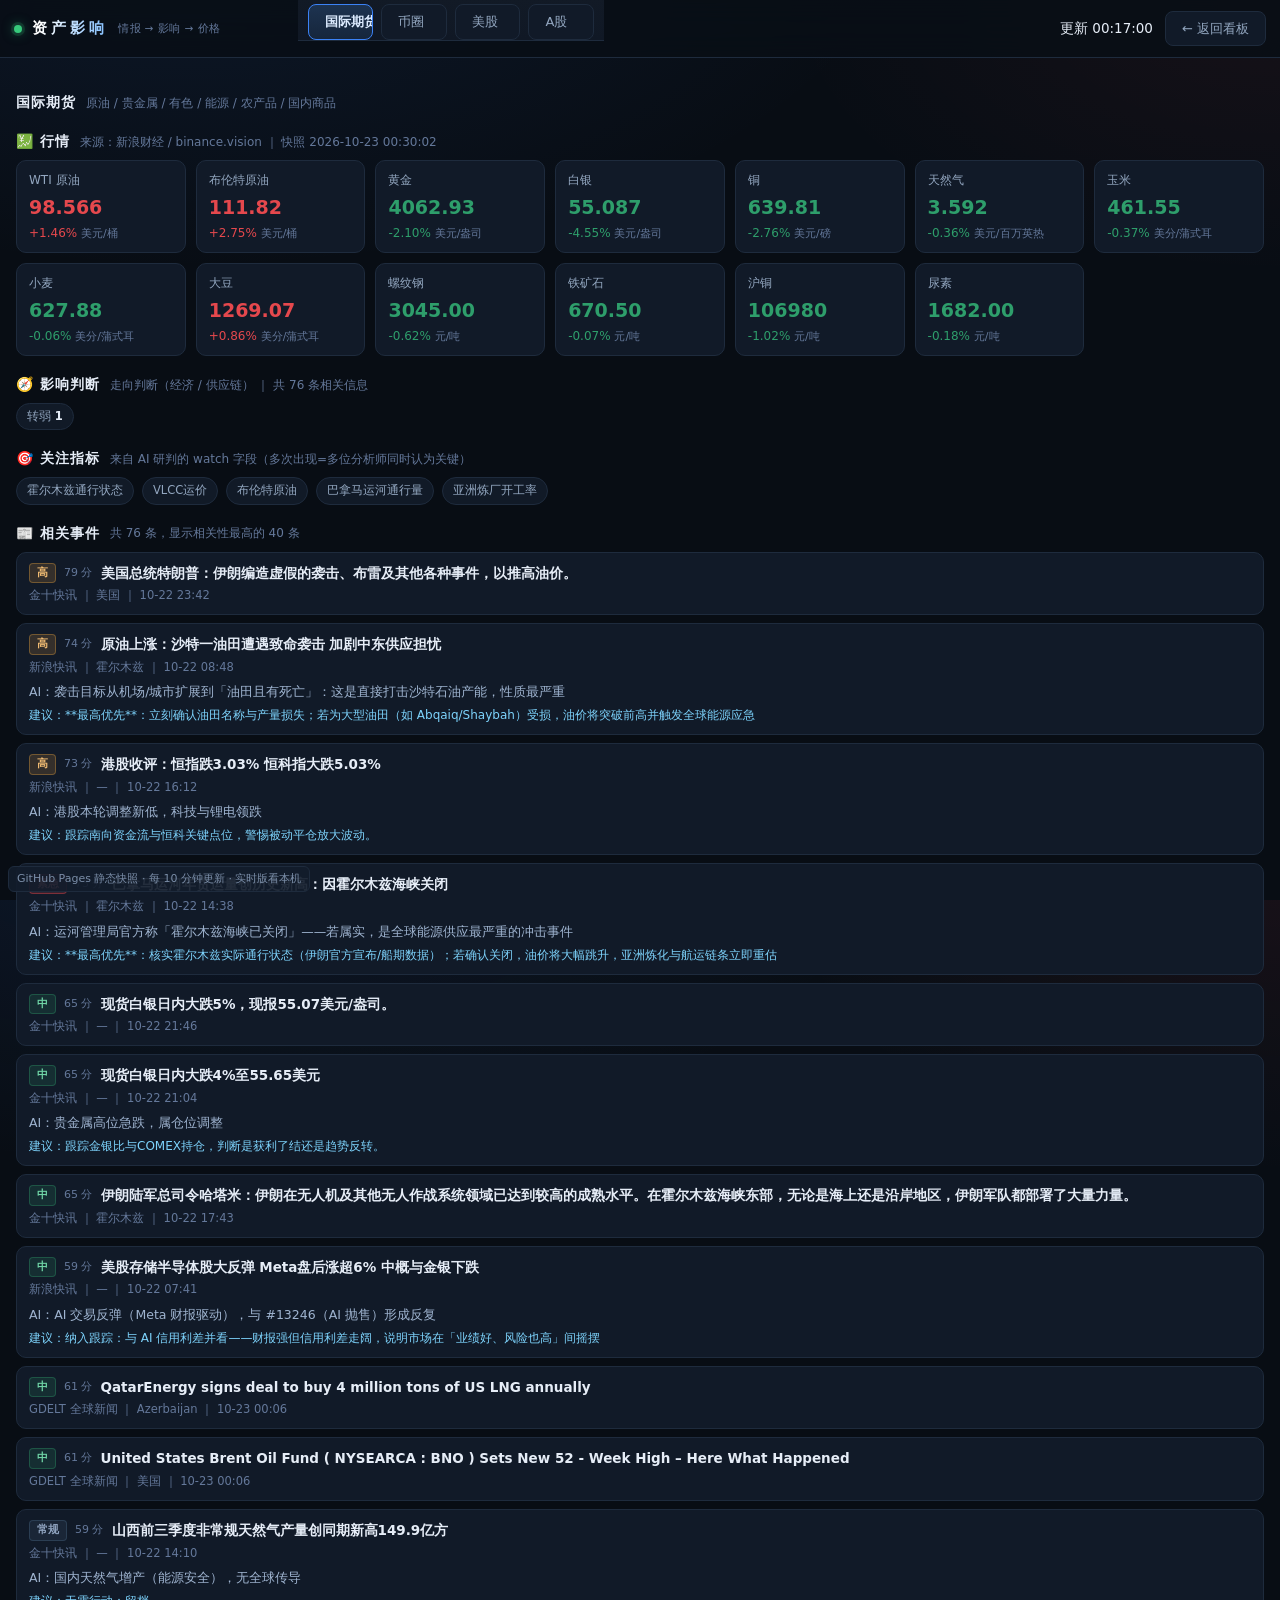
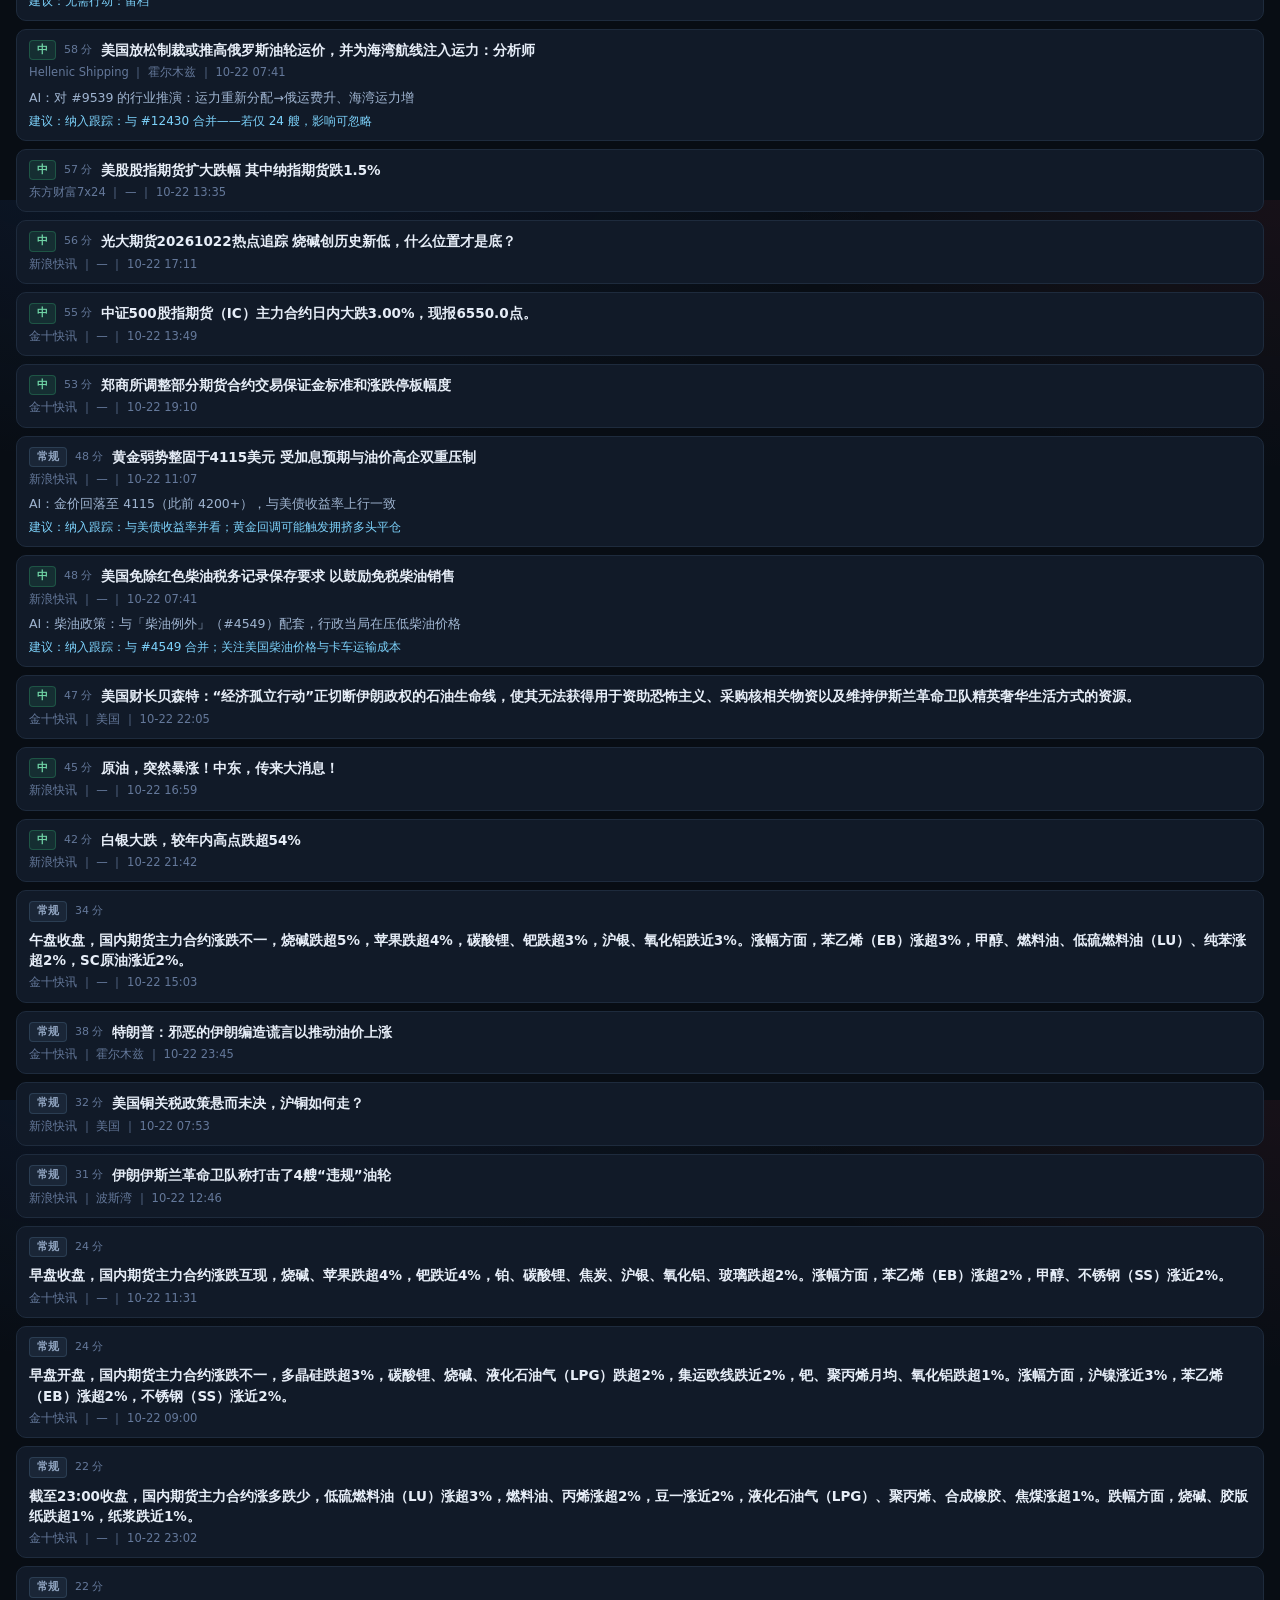
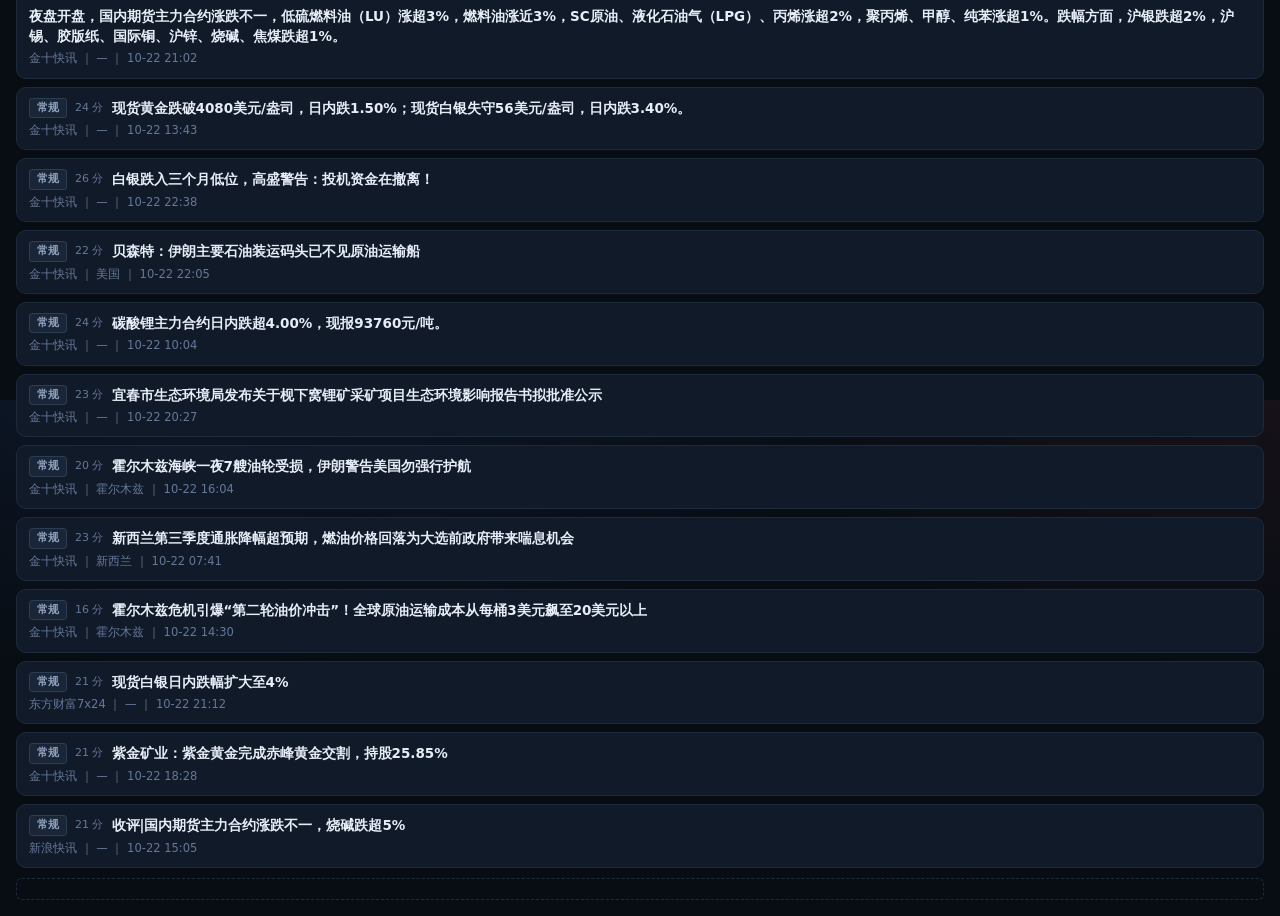
==== commit 39399fb1: "chore: 看板快照 2026-10-23 00:37:28" ====
--- a/assets.html
+++ b/assets.html
@@ -47,6 +47,7 @@
   .err{color:#ff8a8d;font-size:12px}
 </style>
 <link rel=stylesheet href=theme-v2.css>
+<link rel=stylesheet href=theme-watch.css>
 <script src="snapshot-data.js"></script>
 </head>
 <body>
